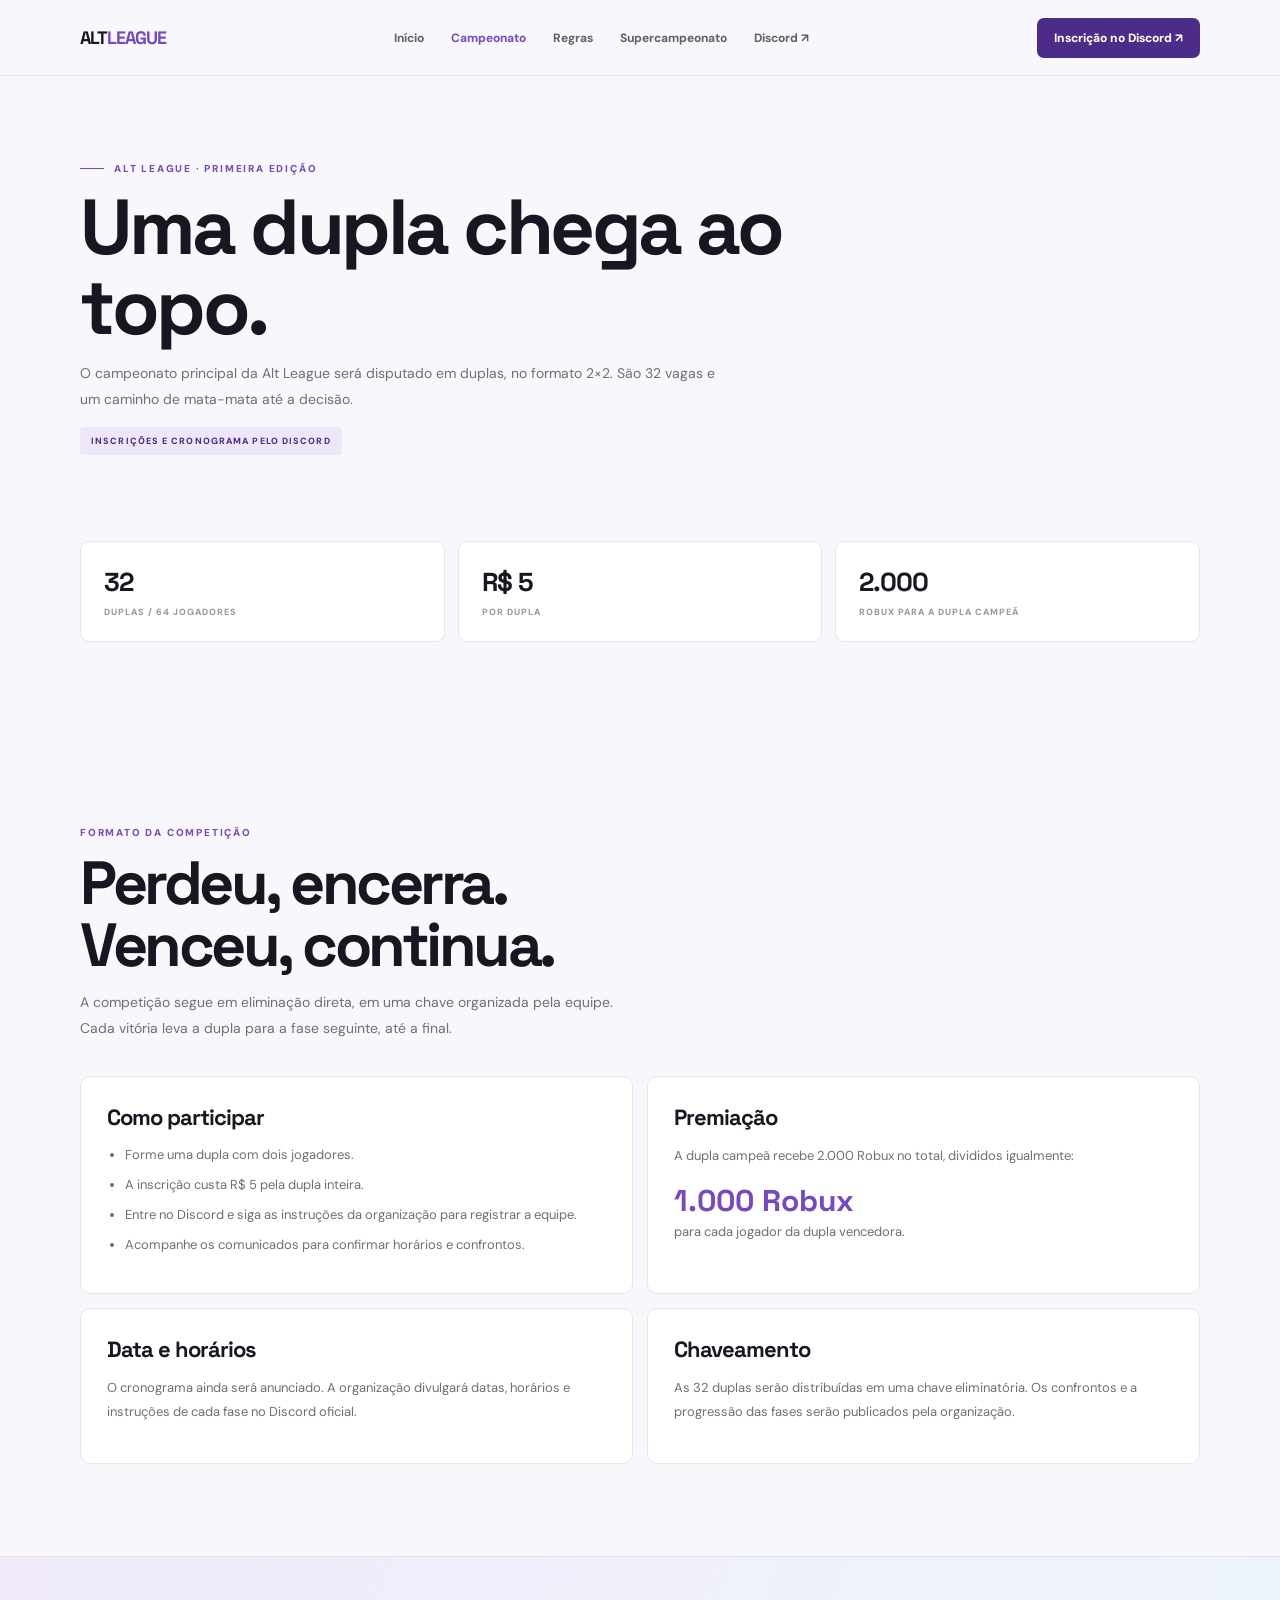
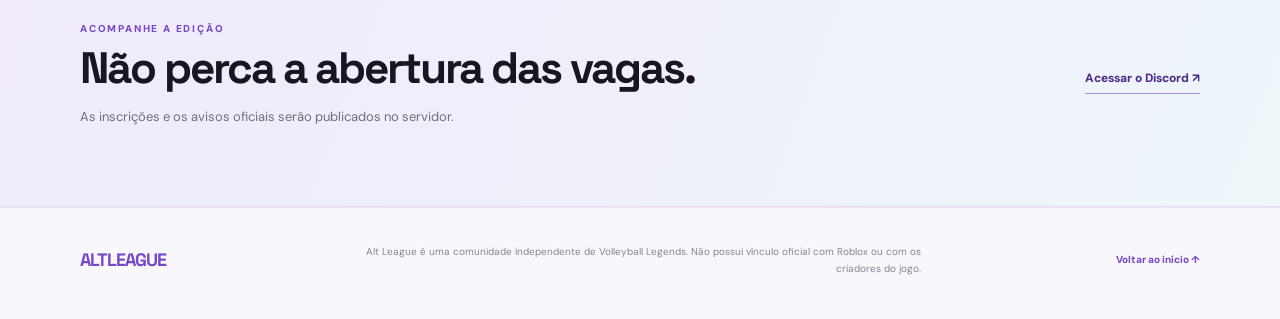
==== campeonato/index.html @ bd08421e "Add Alt League championship page" ====
<!doctype html><html lang="pt-BR"><head><meta charset="utf-8"><meta name="viewport" content="width=device-width,initial-scale=1"><meta name="description" content="Informações do campeonato 2x2 da Alt League: formato, vagas, inscrição e premiação."><title>Campeonato 2×2 — Alt League</title><link rel="stylesheet" href="/styles.css"></head><body id="topo"><header class="nav"><div class="navin"><a class="wordmark" href="/">ALT<span>LEAGUE</span></a><nav class="links" id="links"><a href="/">Início</a><a href="/campeonato" aria-current="page">Campeonato</a><a href="/regras">Regras</a><a href="/supercampeonato">Supercampeonato</a><a href="https://discord.gg/altleague">Discord ↗</a></nav><a class="discord" href="https://discord.gg/altleague" target="_blank" rel="noopener">Inscrição no Discord ↗</a><button class="menu" id="menu" aria-label="Abrir menu" aria-expanded="false">☰</button></div></header><main><section class="pagehero wrap"><div class="eyebrow">Alt League · Primeira edição</div><h1>Uma dupla chega ao topo.</h1><p>O campeonato principal da Alt League será disputado em duplas, no formato 2×2. São 32 vagas e um caminho de mata-mata até a decisão.</p><span class="page-label">Inscrições e cronograma pelo Discord</span></section><section class="section wrap" style="padding-top:20px"><div class="info-grid"><div class="info"><strong>32</strong><span>DUPLAS / 64 JOGADORES</span></div><div class="info"><strong>R$ 5</strong><span>POR DUPLA</span></div><div class="info"><strong>2.000</strong><span>ROBUX PARA A DUPLA CAMPEÃ</span></div></div></section><section class="section wrap"><div class="sectionhead"><div class="kicker">Formato da competição</div><h2>Perdeu, encerra.<br>Venceu, continua.</h2><p>A competição segue em eliminação direta, em uma chave organizada pela equipe. Cada vitória leva a dupla para a fase seguinte, até a final.</p></div><div class="content-grid"><article class="panel"><h2>Como participar</h2><ul><li>Forme uma dupla com dois jogadores.</li><li>A inscrição custa R$ 5 pela dupla inteira.</li><li>Entre no Discord e siga as instruções da organização para registrar a equipe.</li><li>Acompanhe os comunicados para confirmar horários e confrontos.</li></ul></article><article class="panel"><h2>Premiação</h2><p>A dupla campeã recebe 2.000 Robux no total, divididos igualmente:</p><p><strong style="font:700 30px 'Space Grotesk';color:var(--purple)">1.000 Robux</strong><br>para cada jogador da dupla vencedora.</p></article><article class="panel"><h2>Data e horários</h2><p>O cronograma ainda será anunciado. A organização divulgará datas, horários e instruções de cada fase no Discord oficial.</p></article><article class="panel"><h2>Chaveamento</h2><p>As 32 duplas serão distribuídas em uma chave eliminatória. Os confrontos e a progressão das fases serão publicados pela organização.</p></article></div></section><section class="band"><div class="wrap bandin"><div><div class="kicker">Acompanhe a edição</div><h2>Não perca a abertura das vagas.</h2><p>As inscrições e os avisos oficiais serão publicados no servidor.</p></div><a class="bandlink" href="https://discord.gg/altleague" target="_blank" rel="noopener">Acessar o Discord ↗</a></div></section></main><footer class="footer"><div class="wrap foot"><a class="wordmark" href="/">ALT<span>LEAGUE</span></a><p>Alt League é uma comunidade independente de Volleyball Legends. Não possui vínculo oficial com Roblox ou com os criadores do jogo.</p><a href="#topo">Voltar ao início ↑</a></div></footer><script>const menu=document.getElementById('menu'),links=document.getElementById('links');menu.addEventListener('click',()=>{const open=links.classList.toggle('open');menu.setAttribute('aria-expanded',String(open))});links.querySelectorAll('a').forEach(a=>a.addEventListener('click',()=>{links.classList.remove('open');menu.setAttribute('aria-expanded','false')}));</script></body></html>
---- styles.css ----
@import url('https://fonts.googleapis.com/css2?family=DM+Sans:wght@400;500;600;700;800&family=Space+Grotesk:wght@400;500;600;700&display=swap');
:root{--bg:#f8f7fb;--paper:#fff;--ink:#191622;--muted:#716d7c;--soft:#9994a4;--line:#e9e4f0;--purple:#7548c7;--deep:#4d2b89;--lav:#eee7fa;--cyan:#e6f5fb;--max:1120px}
*{box-sizing:border-box}html{scroll-behavior:smooth;scroll-padding-top:90px}body{margin:0;background:var(--bg);color:var(--ink);font-family:'DM Sans',sans-serif}a{color:inherit;text-decoration:none}.wrap{width:min(var(--max),calc(100% - 48px));margin:auto}
.nav{height:76px;position:sticky;top:0;z-index:20;background:#f8f7fbeF;backdrop-filter:blur(16px);border-bottom:1px solid var(--line)}.navin{height:100%;width:min(var(--max),calc(100% - 48px));margin:auto;display:flex;align-items:center;justify-content:space-between;gap:22px}.wordmark{font:700 18px 'Space Grotesk';letter-spacing:-1px}.wordmark span{color:var(--purple)}.links{display:flex;align-items:center;gap:27px;color:#625d6d;font-size:12px;font-weight:700}.links a:hover,.links a[aria-current=page]{color:var(--purple)}.discord{display:inline-flex;align-items:center;justify-content:center;padding:12px 17px;border-radius:7px;background:var(--deep);color:white;font-size:12px;font-weight:800;transition:.2s}.discord:hover{transform:translateY(-2px);background:var(--ink)}.menu{display:none;border:1px solid var(--line);background:white;border-radius:8px;padding:9px 12px;font-size:18px}
.eyebrow,.kicker{font-size:10px;font-weight:800;letter-spacing:1.8px;text-transform:uppercase;color:var(--purple)}.eyebrow{display:flex;align-items:center;gap:10px}.eyebrow:before{content:'';width:24px;height:1px;background:var(--purple)}
.hero{padding:112px 0 76px;position:relative;overflow:hidden}.hero:after{content:'';position:absolute;width:430px;height:430px;right:-170px;top:0;border-radius:50%;background:radial-gradient(circle,#e9defa 0,rgba(233,222,250,.35) 46%,transparent 70%);pointer-events:none}.hero-inner{position:relative;z-index:1;max-width:850px}.hero h1{font:700 clamp(58px,8vw,100px)/.94 'Space Grotesk';letter-spacing:-7px;margin:24px 0}.hero h1 span{color:var(--purple)}.hero p{max-width:570px;color:var(--muted);font-size:15px;line-height:1.9;margin:0}.hero-meta{display:flex;flex-wrap:wrap;gap:9px;margin-top:28px}.chip{padding:9px 12px;border:1px solid #e3d9f1;background:#fff;border-radius:5px;color:#62566f;font-size:10px;font-weight:800;letter-spacing:.5px}
.stats{display:grid;grid-template-columns:repeat(3,1fr);background:#fff;border:1px solid var(--line);border-radius:10px;padding:23px 12px;box-shadow:0 14px 40px #24153a08}.stat{text-align:center;border-right:1px solid var(--line)}.stat:last-child{border:0}.stat strong{display:block;font:700 29px 'Space Grotesk';letter-spacing:-1px}.stat span{display:block;color:var(--soft);font-size:9px;letter-spacing:1.1px;margin-top:5px}
.section{padding:92px 0}.sectionhead{max-width:650px;margin-bottom:34px}.section h2,.pagehero h1{font:700 clamp(39px,5.2vw,61px)/1.02 'Space Grotesk';letter-spacing:-3.5px;margin:13px 0}.sectionhead p,.pagehero p{color:var(--muted);font-size:14px;line-height:1.85;max-width:570px}.feature{display:grid;grid-template-columns:1.1fr .9fr;gap:20px}.feature-main{padding:34px;border-radius:11px;background:linear-gradient(140deg,#211a2e,#392452);color:white;min-height:290px;display:flex;flex-direction:column;justify-content:space-between;position:relative;overflow:hidden}.feature-main:after{content:'02';position:absolute;right:16px;bottom:-65px;font:700 250px 'Space Grotesk';color:#ffffff0b;letter-spacing:-20px}.feature-main>*{position:relative;z-index:1}.feature-main .kicker{color:#cbb4f1}.feature-main h3{font:700 38px/1.05 'Space Grotesk';letter-spacing:-2px;margin:15px 0}.feature-main p{max-width:400px;color:#d1cbd9;font-size:13px;line-height:1.8}.textlink{display:inline-flex;align-items:center;gap:10px;color:#fff;font-size:12px;font-weight:800;margin-top:20px}.textlink span{font-size:18px;transition:.2s}.textlink:hover span{transform:translateX(4px)}.feature-side{display:grid;gap:14px}.tile{padding:25px;border:1px solid var(--line);background:#fff;border-radius:10px;display:flex;flex-direction:column;justify-content:space-between;min-height:135px}.tile h3{font:700 19px 'Space Grotesk';margin:10px 0 5px}.tile p{color:var(--muted);font-size:12px;line-height:1.7;margin:0}.tile a{font-size:11px;font-weight:800;color:var(--purple);margin-top:15px}
.band{padding:65px 0;background:linear-gradient(110deg,#f0eafb,#eef6fa);border-block:1px solid #e6dfef}.bandin{display:flex;align-items:center;justify-content:space-between;gap:35px}.band h2{font:700 clamp(30px,4vw,44px)/1.05 'Space Grotesk';letter-spacing:-2px;margin:10px 0}.band p{max-width:560px;color:var(--muted);font-size:13px;line-height:1.8}.bandlink{white-space:nowrap;color:var(--deep);font-size:12px;font-weight:800;border-bottom:1px solid #a990d2;padding-bottom:7px}
.footer{border-top:1px solid var(--line);padding:25px 0 32px;color:#898493;font-size:10px}.foot{display:flex;justify-content:space-between;align-items:center;gap:24px}.foot p{max-width:560px;text-align:right;line-height:1.7}.foot a{color:var(--purple);font-weight:800}
.pagehero{padding:86px 0 42px}.pagehero h1{font-size:clamp(50px,7vw,78px);max-width:850px}.pagehero p{max-width:650px}.page-label{display:inline-flex;align-items:center;gap:8px;padding:8px 11px;border-radius:4px;background:var(--lav);color:var(--deep);font-size:9px;font-weight:800;letter-spacing:1.1px;text-transform:uppercase}
.info-grid{display:grid;grid-template-columns:repeat(3,1fr);gap:13px;margin:24px 0 0}.info{padding:23px;background:white;border:1px solid var(--line);border-radius:9px}.info strong{display:block;font:700 26px 'Space Grotesk';letter-spacing:-1px}.info span{display:block;color:var(--soft);font-size:9px;font-weight:800;letter-spacing:1px;margin-top:7px}
.content-grid{display:grid;grid-template-columns:1fr 1fr;gap:14px}.panel{padding:26px;background:#fff;border:1px solid var(--line);border-radius:10px}.panel h2{font:700 22px 'Space Grotesk';letter-spacing:-1px;margin:0 0 12px}.panel p,.panel li{color:var(--muted);font-size:13px;line-height:1.85}.panel ul{padding-left:18px;margin:10px 0}.panel li+li{margin-top:6px}
.rules{display:grid;gap:10px}.rule{display:grid;grid-template-columns:48px 1fr;gap:16px;padding:22px 24px;background:#fff;border:1px solid var(--line);border-radius:9px}.rule-no{font:700 17px 'Space Grotesk';color:var(--purple)}.rule h3{font:700 17px 'Space Grotesk';margin:0 0 6px}.rule p{margin:0;color:var(--muted);font-size:13px;line-height:1.8}
.soon{margin:30px 0 100px;padding:clamp(32px,7vw,75px);border-radius:14px;background:linear-gradient(135deg,#211a2e,#3d2859);color:white;position:relative;overflow:hidden}.soon:after{content:'+';position:absolute;right:5%;top:-100px;font:300 360px 'Space Grotesk';color:#ffffff0b}.soon>*{position:relative;z-index:1}.soon .kicker{color:#cbb4f1}.soon h2{font:700 clamp(42px,7vw,76px)/.95 'Space Grotesk';letter-spacing:-5px;margin:20px 0}.soon p{max-width:520px;color:#d0c9d9;font-size:14px;line-height:1.85}.soon-tag{display:inline-block;padding:9px 12px;border:1px solid #ffffff38;border-radius:4px;font-size:10px;font-weight:800;letter-spacing:1.5px;color:#e4d6fa}
@media(max-width:800px){.wrap,.navin{width:calc(100% - 36px)}.nav{height:68px}.links{display:none;position:absolute;top:67px;left:0;right:0;padding:20px 22px;background:#f8f7fb;flex-direction:column;align-items:flex-start;gap:18px;border-bottom:1px solid var(--line)}.links.open{display:flex}.nav>.navin>.discord{display:none}.menu{display:block}.hero{padding:82px 0 55px}.hero h1{letter-spacing:-4px}.feature{grid-template-columns:1fr}.feature-main{min-height:260px}.bandin{align-items:flex-start;flex-direction:column}.section{padding:72px 0}.foot{align-items:flex-start;flex-direction:column}.foot p{text-align:left}.info-grid{grid-template-columns:1fr 1fr}}
@media(max-width:520px){.wrap,.navin{width:calc(100% - 30px)}.hero h1{font-size:clamp(51px,14vw,72px);letter-spacing:-4px}.stats{padding:17px 4px}.stat strong{font-size:22px}.stat span{font-size:7px;letter-spacing:.5px}.content-grid,.info-grid{grid-template-columns:1fr}.pagehero{padding:65px 0 28px}.pagehero h1{letter-spacing:-3px}.rule{grid-template-columns:30px 1fr;padding:19px 16px}.soon h2{letter-spacing:-3px}}
@media(prefers-reduced-motion:reduce){html{scroll-behavior:auto}*,*:before,*:after{transition:none!important}}
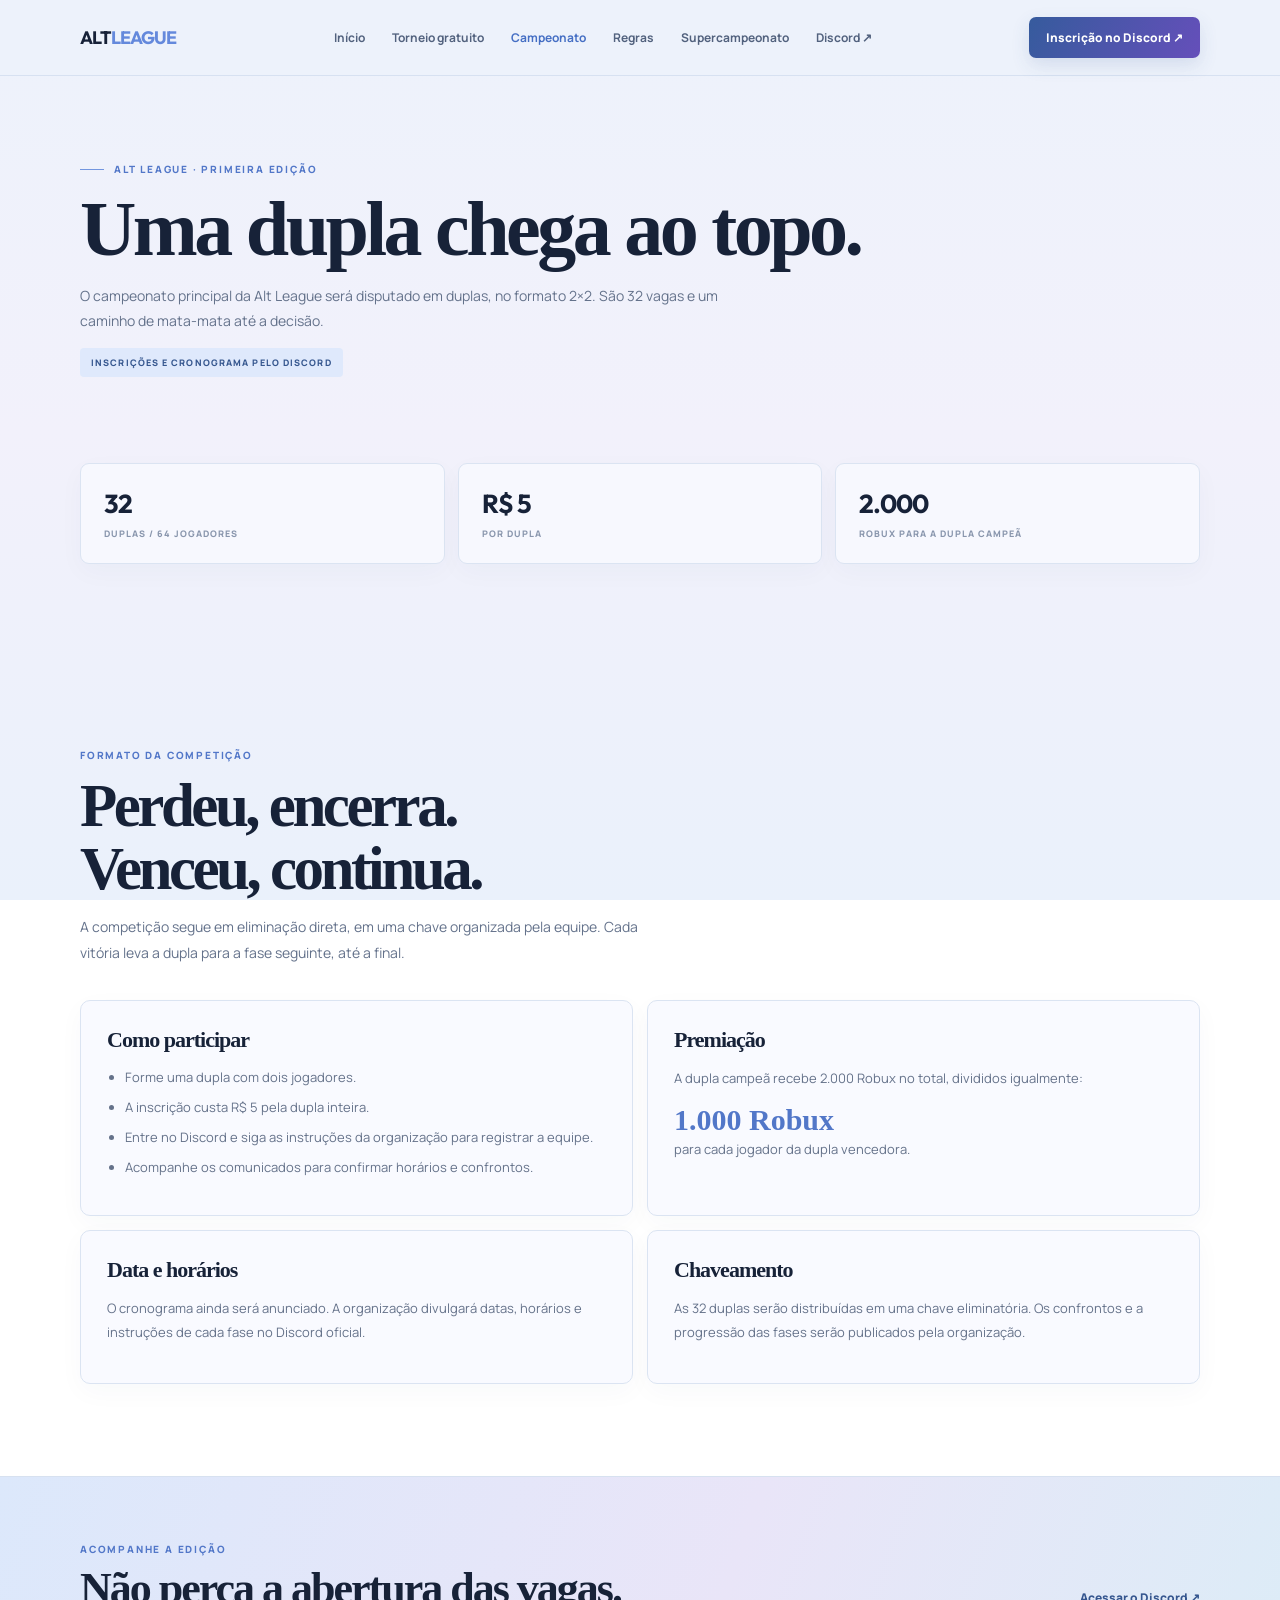
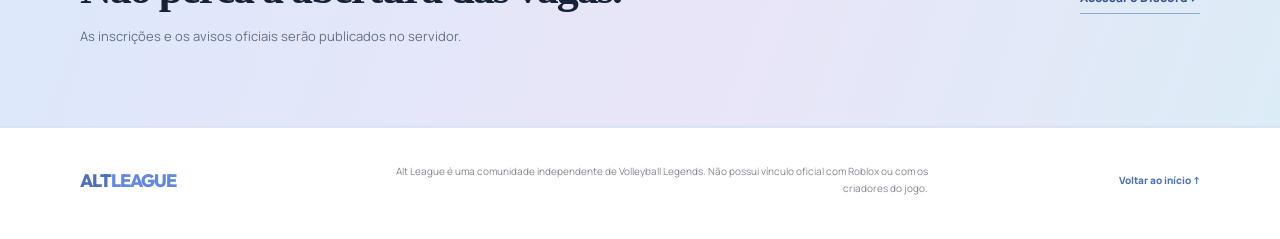
==== commit 218d2a7e: "Add free tournament navigation and homepage promotion" ====
--- a/campeonato/index.html
+++ b/campeonato/index.html
@@ -1 +1 @@
-<!doctype html><html lang="pt-BR"><head><meta charset="utf-8"><meta name="viewport" content="width=device-width,initial-scale=1"><meta name="description" content="Informações do campeonato 2x2 da Alt League: formato, vagas, inscrição e premiação."><title>Campeonato 2×2 — Alt League</title><link rel="stylesheet" href="/styles.css"></head><body id="topo"><header class="nav"><div class="navin"><a class="wordmark" href="/">ALT<span>LEAGUE</span></a><nav class="links" id="links"><a href="/">Início</a><a href="/campeonato" aria-current="page">Campeonato</a><a href="/regras">Regras</a><a href="/supercampeonato">Supercampeonato</a><a href="https://discord.gg/altleague">Discord ↗</a></nav><a class="discord" href="https://discord.gg/altleague" target="_blank" rel="noopener">Inscrição no Discord ↗</a><button class="menu" id="menu" aria-label="Abrir menu" aria-expanded="false">☰</button></div></header><main><section class="pagehero wrap"><div class="eyebrow">Alt League · Primeira edição</div><h1>Uma dupla chega ao topo.</h1><p>O campeonato principal da Alt League será disputado em duplas, no formato 2×2. São 32 vagas e um caminho de mata-mata até a decisão.</p><span class="page-label">Inscrições e cronograma pelo Discord</span></section><section class="section wrap" style="padding-top:20px"><div class="info-grid"><div class="info"><strong>32</strong><span>DUPLAS / 64 JOGADORES</span></div><div class="info"><strong>R$ 5</strong><span>POR DUPLA</span></div><div class="info"><strong>2.000</strong><span>ROBUX PARA A DUPLA CAMPEÃ</span></div></div></section><section class="section wrap"><div class="sectionhead"><div class="kicker">Formato da competição</div><h2>Perdeu, encerra.<br>Venceu, continua.</h2><p>A competição segue em eliminação direta, em uma chave organizada pela equipe. Cada vitória leva a dupla para a fase seguinte, até a final.</p></div><div class="content-grid"><article class="panel"><h2>Como participar</h2><ul><li>Forme uma dupla com dois jogadores.</li><li>A inscrição custa R$ 5 pela dupla inteira.</li><li>Entre no Discord e siga as instruções da organização para registrar a equipe.</li><li>Acompanhe os comunicados para confirmar horários e confrontos.</li></ul></article><article class="panel"><h2>Premiação</h2><p>A dupla campeã recebe 2.000 Robux no total, divididos igualmente:</p><p><strong style="font:700 30px 'Space Grotesk';color:var(--purple)">1.000 Robux</strong><br>para cada jogador da dupla vencedora.</p></article><article class="panel"><h2>Data e horários</h2><p>O cronograma ainda será anunciado. A organização divulgará datas, horários e instruções de cada fase no Discord oficial.</p></article><article class="panel"><h2>Chaveamento</h2><p>As 32 duplas serão distribuídas em uma chave eliminatória. Os confrontos e a progressão das fases serão publicados pela organização.</p></article></div></section><section class="band"><div class="wrap bandin"><div><div class="kicker">Acompanhe a edição</div><h2>Não perca a abertura das vagas.</h2><p>As inscrições e os avisos oficiais serão publicados no servidor.</p></div><a class="bandlink" href="https://discord.gg/altleague" target="_blank" rel="noopener">Acessar o Discord ↗</a></div></section></main><footer class="footer"><div class="wrap foot"><a class="wordmark" href="/">ALT<span>LEAGUE</span></a><p>Alt League é uma comunidade independente de Volleyball Legends. Não possui vínculo oficial com Roblox ou com os criadores do jogo.</p><a href="#topo">Voltar ao início ↑</a></div></footer><script>const menu=document.getElementById('menu'),links=document.getElementById('links');menu.addEventListener('click',()=>{const open=links.classList.toggle('open');menu.setAttribute('aria-expanded',String(open))});links.querySelectorAll('a').forEach(a=>a.addEventListener('click',()=>{links.classList.remove('open');menu.setAttribute('aria-expanded','false')}));</script></body></html>+<!doctype html><html lang="pt-BR"><head><meta charset="utf-8"><meta name="viewport" content="width=device-width,initial-scale=1"><meta name="description" content="Informações do campeonato 2x2 da Alt League: formato, vagas, inscrição e premiação."><title>Campeonato 2×2 — Alt League</title><link rel="stylesheet" href="/styles.css"></head><body id="topo"><header class="nav"><div class="navin"><a class="wordmark" href="/">ALT<span>LEAGUE</span></a><nav class="links" id="links"><a href="/">Início</a><a href="/torneio-gratuito">Torneio gratuito</a><a href="/campeonato" aria-current="page">Campeonato</a><a href="/regras">Regras</a><a href="/supercampeonato">Supercampeonato</a><a href="https://discord.gg/altleague">Discord ↗</a></nav><a class="discord" href="https://discord.gg/altleague" target="_blank" rel="noopener">Inscrição no Discord ↗</a><button class="menu" id="menu" aria-label="Abrir menu" aria-expanded="false">☰</button></div></header><main><section class="pagehero wrap"><div class="eyebrow">Alt League · Primeira edição</div><h1>Uma dupla chega ao topo.</h1><p>O campeonato principal da Alt League será disputado em duplas, no formato 2×2. São 32 vagas e um caminho de mata-mata até a decisão.</p><span class="page-label">Inscrições e cronograma pelo Discord</span></section><section class="section wrap" style="padding-top:20px"><div class="info-grid"><div class="info"><strong>32</strong><span>DUPLAS / 64 JOGADORES</span></div><div class="info"><strong>R$ 5</strong><span>POR DUPLA</span></div><div class="info"><strong>2.000</strong><span>ROBUX PARA A DUPLA CAMPEÃ</span></div></div></section><section class="section wrap"><div class="sectionhead"><div class="kicker">Formato da competição</div><h2>Perdeu, encerra.<br>Venceu, continua.</h2><p>A competição segue em eliminação direta, em uma chave organizada pela equipe. Cada vitória leva a dupla para a fase seguinte, até a final.</p></div><div class="content-grid"><article class="panel"><h2>Como participar</h2><ul><li>Forme uma dupla com dois jogadores.</li><li>A inscrição custa R$ 5 pela dupla inteira.</li><li>Entre no Discord e siga as instruções da organização para registrar a equipe.</li><li>Acompanhe os comunicados para confirmar horários e confrontos.</li></ul></article><article class="panel"><h2>Premiação</h2><p>A dupla campeã recebe 2.000 Robux no total, divididos igualmente:</p><p><strong style="font:700 30px 'Space Grotesk';color:var(--purple)">1.000 Robux</strong><br>para cada jogador da dupla vencedora.</p></article><article class="panel"><h2>Data e horários</h2><p>O cronograma ainda será anunciado. A organização divulgará datas, horários e instruções de cada fase no Discord oficial.</p></article><article class="panel"><h2>Chaveamento</h2><p>As 32 duplas serão distribuídas em uma chave eliminatória. Os confrontos e a progressão das fases serão publicados pela organização.</p></article></div></section><section class="band"><div class="wrap bandin"><div><div class="kicker">Acompanhe a edição</div><h2>Não perca a abertura das vagas.</h2><p>As inscrições e os avisos oficiais serão publicados no servidor.</p></div><a class="bandlink" href="https://discord.gg/altleague" target="_blank" rel="noopener">Acessar o Discord ↗</a></div></section></main><footer class="footer"><div class="wrap foot"><a class="wordmark" href="/">ALT<span>LEAGUE</span></a><p>Alt League é uma comunidade independente de Volleyball Legends. Não possui vínculo oficial com Roblox ou com os criadores do jogo.</p><a href="#topo">Voltar ao início ↑</a></div></footer><script>const menu=document.getElementById('menu'),links=document.getElementById('links');menu.addEventListener('click',()=>{const open=links.classList.toggle('open');menu.setAttribute('aria-expanded',String(open))});links.querySelectorAll('a').forEach(a=>a.addEventListener('click',()=>{links.classList.remove('open');menu.setAttribute('aria-expanded','false')}));</script><script src="/script.js" defer></script></body></html>
--- a/styles.css
+++ b/styles.css
@@ -1,4 +1,4 @@
-@import url('https://fonts.googleapis.com/css2?family=DM+Sans:wght@400;500;600;700;800&family=Space+Grotesk:wght@400;500;600;700&display=swap');
+@import url('https://fonts.googleapis.com/css2?family=Manrope:wght@400;500;600;700;800&family=Outfit:wght@400;500;600;700;800&display=swap');
 :root{--bg:#f8f7fb;--paper:#fff;--ink:#191622;--muted:#716d7c;--soft:#9994a4;--line:#e9e4f0;--purple:#7548c7;--deep:#4d2b89;--lav:#eee7fa;--cyan:#e6f5fb;--max:1120px}
 *{box-sizing:border-box}html{scroll-behavior:smooth;scroll-padding-top:90px}body{margin:0;background:var(--bg);color:var(--ink);font-family:'DM Sans',sans-serif}a{color:inherit;text-decoration:none}.wrap{width:min(var(--max),calc(100% - 48px));margin:auto}
 .nav{height:76px;position:sticky;top:0;z-index:20;background:#f8f7fbeF;backdrop-filter:blur(16px);border-bottom:1px solid var(--line)}.navin{height:100%;width:min(var(--max),calc(100% - 48px));margin:auto;display:flex;align-items:center;justify-content:space-between;gap:22px}.wordmark{font:700 18px 'Space Grotesk';letter-spacing:-1px}.wordmark span{color:var(--purple)}.links{display:flex;align-items:center;gap:27px;color:#625d6d;font-size:12px;font-weight:700}.links a:hover,.links a[aria-current=page]{color:var(--purple)}.discord{display:inline-flex;align-items:center;justify-content:center;padding:12px 17px;border-radius:7px;background:var(--deep);color:white;font-size:12px;font-weight:800;transition:.2s}.discord:hover{transform:translateY(-2px);background:var(--ink)}.menu{display:none;border:1px solid var(--line);background:white;border-radius:8px;padding:9px 12px;font-size:18px}
@@ -15,4 +15,46 @@
 .soon{margin:30px 0 100px;padding:clamp(32px,7vw,75px);border-radius:14px;background:linear-gradient(135deg,#211a2e,#3d2859);color:white;position:relative;overflow:hidden}.soon:after{content:'+';position:absolute;right:5%;top:-100px;font:300 360px 'Space Grotesk';color:#ffffff0b}.soon>*{position:relative;z-index:1}.soon .kicker{color:#cbb4f1}.soon h2{font:700 clamp(42px,7vw,76px)/.95 'Space Grotesk';letter-spacing:-5px;margin:20px 0}.soon p{max-width:520px;color:#d0c9d9;font-size:14px;line-height:1.85}.soon-tag{display:inline-block;padding:9px 12px;border:1px solid #ffffff38;border-radius:4px;font-size:10px;font-weight:800;letter-spacing:1.5px;color:#e4d6fa}
 @media(max-width:800px){.wrap,.navin{width:calc(100% - 36px)}.nav{height:68px}.links{display:none;position:absolute;top:67px;left:0;right:0;padding:20px 22px;background:#f8f7fb;flex-direction:column;align-items:flex-start;gap:18px;border-bottom:1px solid var(--line)}.links.open{display:flex}.nav>.navin>.discord{display:none}.menu{display:block}.hero{padding:82px 0 55px}.hero h1{letter-spacing:-4px}.feature{grid-template-columns:1fr}.feature-main{min-height:260px}.bandin{align-items:flex-start;flex-direction:column}.section{padding:72px 0}.foot{align-items:flex-start;flex-direction:column}.foot p{text-align:left}.info-grid{grid-template-columns:1fr 1fr}}
 @media(max-width:520px){.wrap,.navin{width:calc(100% - 30px)}.hero h1{font-size:clamp(51px,14vw,72px);letter-spacing:-4px}.stats{padding:17px 4px}.stat strong{font-size:22px}.stat span{font-size:7px;letter-spacing:.5px}.content-grid,.info-grid{grid-template-columns:1fr}.pagehero{padding:65px 0 28px}.pagehero h1{letter-spacing:-3px}.rule{grid-template-columns:30px 1fr;padding:19px 16px}.soon h2{letter-spacing:-3px}}
-@media(prefers-reduced-motion:reduce){html{scroll-behavior:auto}*,*:before,*:after{transition:none!important}}+@media(prefers-reduced-motion:reduce){html{scroll-behavior:auto}*,*:before,*:after{transition:none!important}}
+/* Alt League — blue/lilac refinement */
+:root{--bg:#edf2fb;--paper:#f7f9ff;--ink:#172238;--muted:#65728a;--soft:#8996ad;--line:#dce5f3;--purple:#5277c8;--deep:#263e70;--lav:#e4eafd;--cyan:#dceefa}
+body{font-family:'Manrope',sans-serif;background:linear-gradient(180deg,#edf2fb 0%,#f2f1fb 48%,#eaf1fb 100%);background-attachment:fixed}
+h1,h2,h3,.wordmark,.stat strong,.info strong,.rule-no{font-family:'Outfit',sans-serif}
+.nav{background:rgba(237,242,251,.88);border-bottom-color:#d7e1f1}
+.wordmark span{color:#6489dc}
+.links{color:#52627e}
+.links a:hover,.links a[aria-current=page]{color:#456fc4}
+.discord{background:linear-gradient(115deg,#365b9d,#654fba);box-shadow:0 7px 18px #395a9825}
+.discord:hover{background:#1d2c49}
+.eyebrow,.kicker{color:#5277c8}
+.eyebrow:before{background:#7396df}
+.hero:after{width:570px;height:570px;right:-180px;top:-70px;background:radial-gradient(circle,#cbdcfb 0,rgba(204,220,249,.48) 42%,rgba(224,218,250,.2) 61%,transparent 72%)}
+.hero h1 span{background:linear-gradient(100deg,#4774c7 5%,#7b65c7 90%);-webkit-background-clip:text;background-clip:text;color:transparent}
+.hero p,.sectionhead p,.pagehero p{color:#64728b}
+.chip{background:#e8eefb;border-color:#d5e0f4;color:#425a87}
+.stats{background:rgba(248,250,255,.84);border-color:#d9e3f3;box-shadow:0 16px 42px #263e7010}
+.stat strong{color:#263e70}
+.feature-main{background:radial-gradient(circle at 90% 10%,#506eae 0,transparent 40%),linear-gradient(135deg,#1b2b49,#303c69 65%,#51437d)}
+.feature-main .kicker{color:#b9d0ff}
+.tile,.info,.panel,.rule{background:rgba(248,250,255,.86);border-color:#dbe4f2;box-shadow:0 8px 26px #243d6b08}
+.tile a,.foot a{color:#4d70b8}
+.band{background:linear-gradient(110deg,#dce8fb,#e9e5f8 56%,#dcecf7);border-color:#d7e1f0}
+.bandlink{color:#34558e;border-color:#91a9d5}
+.page-label{background:#dfe9fc;color:#36578f}
+.rule-no{color:#5277c8}
+.soon{background:radial-gradient(circle at 90% 5%,#536eae 0,transparent 38%),linear-gradient(130deg,#1b2b49,#303c69 65%,#51437d)}
+.soon .kicker{color:#c1d4ff}
+.soon-tag{border-color:#9db8eb70;color:#d8e5ff;background:#ffffff0b}
+.menu{background:#e8eefb;border-color:#d5e0f2;color:#293d65}
+@keyframes alt-rise{from{opacity:0;transform:translateY(22px)}to{opacity:1;transform:translateY(0)}}
+@keyframes alt-float{0%,100%{transform:translate3d(0,0,0)}50%{transform:translate3d(0,-12px,0)}}
+.hero-inner{animation:alt-rise .8s cubic-bezier(.2,.7,.2,1) both}
+.hero-meta{animation:alt-rise .8s .18s cubic-bezier(.2,.7,.2,1) both}
+.stats{animation:alt-rise .8s .25s cubic-bezier(.2,.7,.2,1) both}
+.hero:after{animation:alt-float 9s ease-in-out infinite}
+.sectionhead,.feature-main,.tile,.info,.panel,.rule,.soon{animation:alt-rise .7s both;animation-timeline:view();animation-range:entry 0% entry 22%}
+.tile:nth-child(2){animation-delay:.08s}
+a,button,.tile,.panel,.rule,.info{transition:background-color .25s,border-color .25s,box-shadow .25s,transform .25s}
+.tile:hover,.panel:hover,.info:hover{transform:translateY(-3px);box-shadow:0 14px 32px #263e7013;border-color:#bdcfee}
+@media(max-width:800px){.links{background:#edf2fb}.hero:after{right:-260px}}
+@media(prefers-reduced-motion:reduce){.hero-inner,.hero-meta,.stats,.hero:after,.sectionhead,.feature-main,.tile,.info,.panel,.rule,.soon{animation:none!important;animation-timeline:auto!important}}
